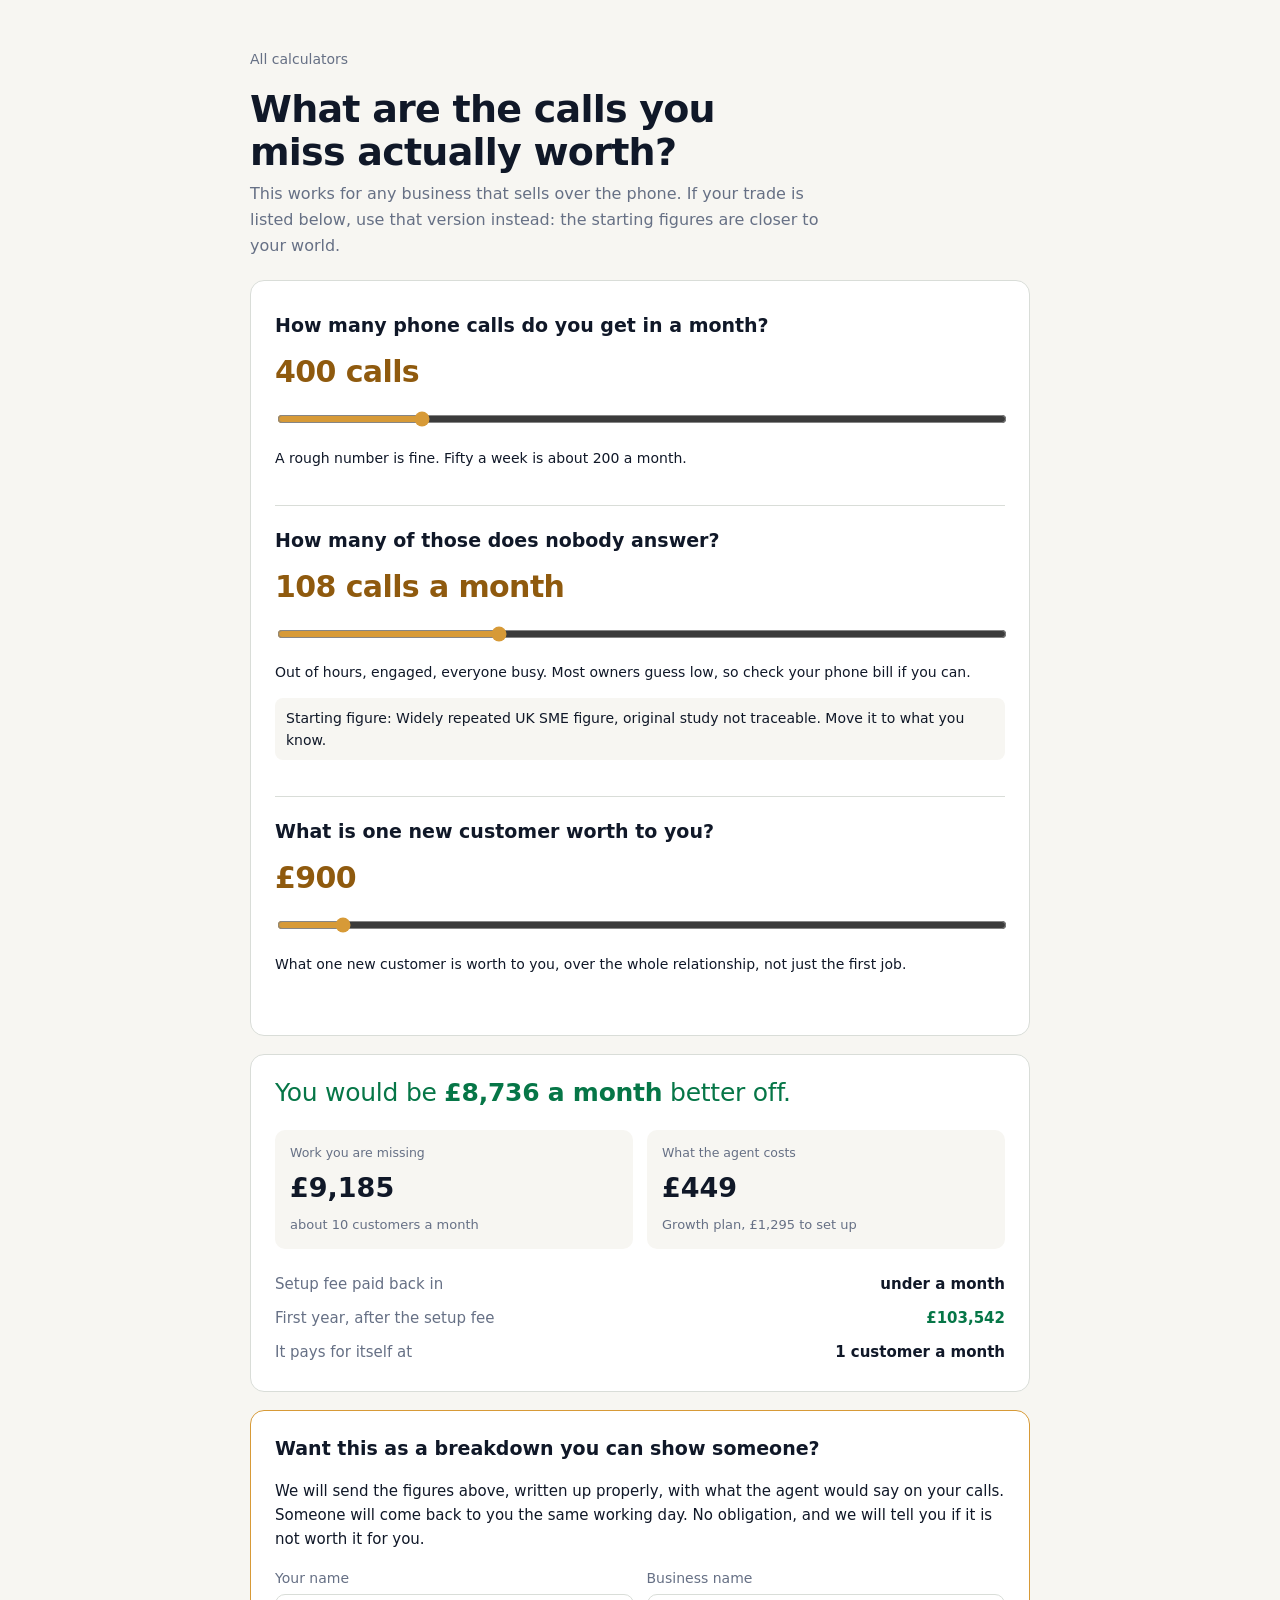
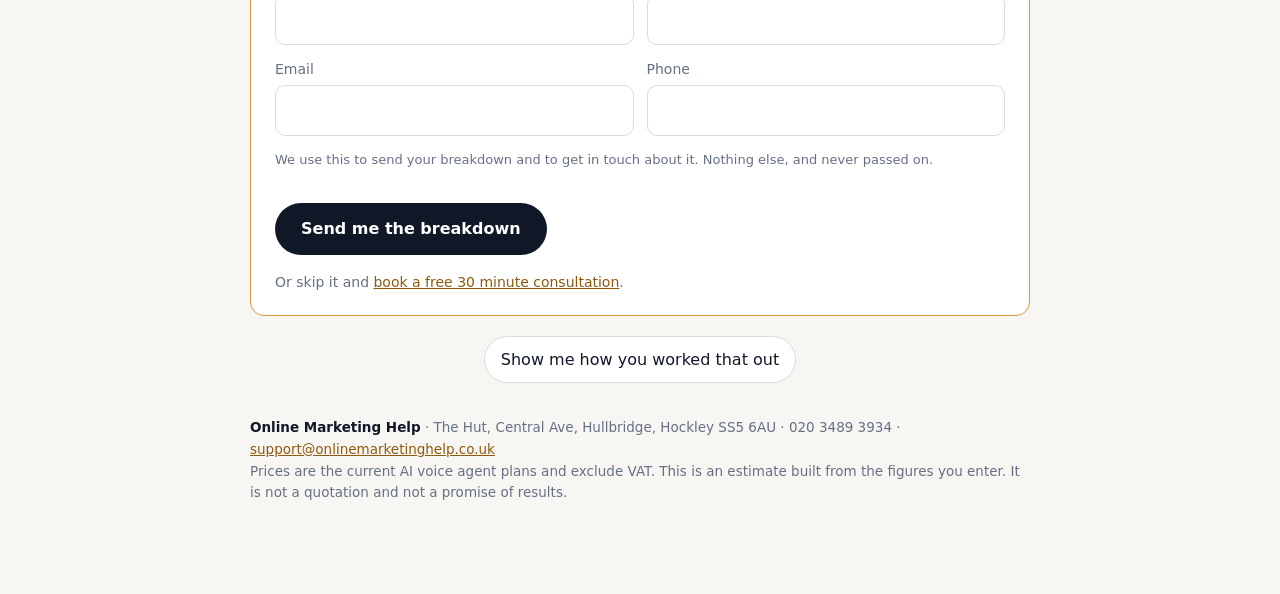
==== any-business.html @ 0264cb38 "Rebuild around three plain questions, a tile index and a lead form The first version asked six quest" ====
<!doctype html>
<html lang="en-GB">
<head>
<meta charset="utf-8">
<meta name="viewport" content="width=device-width,initial-scale=1">
<title>Any business: what are your missed calls costing? | Online Marketing Help</title>
<meta name="description" content="Work out what the calls you miss are worth to any business, and what an AI voice agent would return against its real price.">
<link rel="stylesheet" href="assets/style.css">
</head>
<body>
<div class="wrap">

  <p class="back"><a href="index.html">All calculators</a></p>

  <header class="top">
    <h1 id="headline"></h1>
    <p class="lede" id="lede"></p>
  </header>

  <section class="card asks-card">
    <div id="asks"></div>
  </section>

  <section class="card result">
    <p class="verdict" id="verdict"></p>

    <div class="two">
      <div class="fig">
        <span>Work you are missing</span>
        <b id="lost"></b>
        <em id="lostsub"></em>
      </div>
      <div class="fig">
        <span>What the agent costs</span>
        <b id="price"></b>
        <em id="pricesub"></em>
      </div>
    </div>

    <div class="line"><span>Setup fee paid back in</span><b id="payback"></b></div>
    <div class="line"><span>First year, after the setup fee</span><b id="year1"></b></div>
    <div class="line"><span>It pays for itself at</span><b id="breakeven"></b></div>

  </section>

  <section class="card capture" id="capture">
    <h2>Want this as a breakdown you can show someone?</h2>
    <p class="hint" style="font-size:15px;margin-bottom:16px">
      We will send the figures above, written up properly, with what the agent
      would say on your calls. Someone will come back to you the same working
      day. No obligation, and we will tell you if it is not worth it for you.
    </p>
    <form id="lead-form" novalidate>
      <div class="rows">
        <label>Your name
          <input name="name" type="text" autocomplete="name" required>
        </label>
        <label>Business name
          <input name="company" type="text" autocomplete="organization">
        </label>
        <label>Email
          <input name="email" type="email" autocomplete="email" required>
        </label>
        <label>Phone
          <input name="phone" type="tel" autocomplete="tel">
        </label>
      </div>
      <p class="consent">
        We use this to send your breakdown and to get in touch about it. Nothing
        else, and never passed on.
      </p>
      <button type="submit" class="cta" id="lead-submit">Send me the breakdown</button>
      <p class="formnote" id="lead-note" role="status"></p>
    </form>
    <p class="or">
      Or skip it and
      <a href="https://onlinemarketinghelp.co.uk/omh-free-consultation">book a free 30 minute consultation</a>.
    </p>
  </section>

  <p class="middle">
    <button type="button" id="show-workings" class="btn" aria-expanded="false" aria-controls="workings">
      Show me how you worked that out
    </button>
  </p>

  <div id="workings" hidden>
    <div class="grid">
      <section class="card">
        <h2>The sum, step by step</h2>
        <ul id="chain"></ul>
        <p class="hint">
          Most calculators multiply missed calls by job value and stop there. That
          assumes every unanswered call was a customer and that we would win all
          of them. Neither is true, so the steps in between are here and you can
          move every one.
        </p>
        <div id="detail-fields" style="margin-top:18px"></div>
      </section>

      <section class="card">
        <h2>The plan that fits</h2>

        <div class="modes" role="group" aria-label="What the agent answers">
          <button type="button" data-mode="overflow" class="on">Only what you miss</button>
          <button type="button" data-mode="all">Every call</button>
        </div>
        <p class="hint" id="mode-note"></p>

        <div class="planbox">
          <h3 id="plan-name"></h3>
          <div class="price" id="plan-line"></div>
          <p class="blurb" id="plan-blurb"></p>
          <div class="meter"><i id="minbar"></i></div>
          <div class="mins"><span><b id="minutes"></b> minutes used</span><span id="over"></span></div>
        </div>

        <label class="pick" style="margin-top:18px">
          Try a different plan
          <select id="planpick" aria-label="Choose a plan"></select>
        </label>

        <h2 style="margin-top:26px">Where the starting figures come from</h2>
        <ul id="notes"></ul>
        <p class="hint">
          Figures we could trace to a named study are marked as such. The rest are
          either a supplier's own number or our own cautious guess, and both say
          so. Your own call records beat all of them.
        </p>

        <p style="margin-top:18px">
          <button type="button" class="btn" id="reset">Put the starting figures back</button>
        </p>
      </section>
    </div>
  </div>

  <footer>
    <strong>Online Marketing Help</strong> &middot; The Hut, Central Ave, Hullbridge,
    Hockley SS5 6AU &middot; 020 3489 3934 &middot;
    <a href="mailto:support@onlinemarketinghelp.co.uk">support@onlinemarketinghelp.co.uk</a>
    <br>
    Prices are the current AI voice agent plans and exclude VAT. This is an
    estimate built from the figures you enter. It is not a quotation and not a
    promise of results.
  </footer>

</div>

<script>window.OHM_INDUSTRY = "universal";</script>
<script src="assets/data.js"></script>
<script src="assets/calc.js"></script>
</body>
</html>
---- assets/style.css ----
/* OMH ROI calculator. Tokens match the brand used across the voice agent work,
   with hard fallbacks so this file stands alone in any page it is pasted into. */

:root{
  --ink:#101828; --muted:#667085; --line:#d9ddd8; --warm:#f7f6f2; --surface:#fff;
  --amber:#d79a37; --amber-deep:#8f5a0e; --good:#067647; --bad:#b42318;
  --radius:14px;
  color-scheme:light;
}
*,*::before,*::after{box-sizing:border-box}
body{
  margin:0;background:var(--warm);color:var(--ink);
  font:400 16px/1.6 "Source Sans 3",system-ui,-apple-system,"Segoe UI",sans-serif;
  -webkit-font-smoothing:antialiased;
}
a{color:var(--amber-deep)}
.wrap{max-width:1060px;margin:0 auto;padding:48px 20px 90px}

/* ---------------------------------------------------------------- header */
header.top{display:flex;flex-wrap:wrap;gap:16px;align-items:flex-end;justify-content:space-between;margin-bottom:28px}
h1{font-size:clamp(26px,4vw,38px);line-height:1.12;letter-spacing:-.02em;margin:0 0 8px;max-width:17ch}
.lede{color:var(--muted);margin:0;max-width:56ch}
.pick{display:flex;flex-direction:column;gap:5px;font-size:13px;color:var(--muted)}
select,.btn{font:inherit;color:var(--ink);background:var(--surface);
  border:1px solid var(--line);border-radius:999px;padding:10px 16px;cursor:pointer}
select:focus,.btn:focus{outline:2px solid var(--amber);outline-offset:1px}

/* ----------------------------------------------------------------- grid */
.grid{display:grid;grid-template-columns:1fr 1fr;gap:18px;align-items:start}
@media (max-width:860px){.grid{grid-template-columns:1fr}}
.card{background:var(--surface);border:1px solid var(--line);border-radius:var(--radius);padding:22px 24px}
.card h2{font-size:15px;letter-spacing:.04em;text-transform:uppercase;color:var(--muted);margin:0 0 18px;font-weight:600}

/* --------------------------------------------------------------- fields */
.field{margin-bottom:20px}
.field-head{display:flex;justify-content:space-between;align-items:baseline;gap:12px;margin-bottom:7px}
.field label{font-size:15px}
.field output{font-weight:600;font-variant-numeric:tabular-nums;white-space:nowrap}
input[type=range]{width:100%;accent-color:var(--amber);height:22px}
.help{font-size:13px;line-height:1.45;color:var(--muted);margin:6px 0 0}
.help.src{background:var(--warm);border-radius:8px;padding:9px 11px}
.grade{display:inline-block;font-size:11px;letter-spacing:.05em;text-transform:uppercase;
  font-weight:600;padding:2px 7px;border-radius:999px;vertical-align:1px}
.src.study .grade{background:#e7f4ed;color:var(--good)}
.src.vendor .grade{background:#fdf2e3;color:var(--amber-deep)}
.src.ours .grade{background:#eef0ee;color:var(--muted)}

/* ---------------------------------------------------------------- chain */
#chain{list-style:none;margin:0 0 20px;padding:0}
#chain li{padding:7px 0;border-bottom:1px solid var(--line);font-size:15px;color:var(--muted)}
#chain li:last-child{border-bottom:none;color:var(--ink);font-size:16px}
#chain b{color:var(--ink);font-size:19px;font-variant-numeric:tabular-nums;margin-right:6px}
#chain li.sub{padding-left:14px}

/* -------------------------------------------------------------- results */
.figures{display:grid;grid-template-columns:1fr 1fr;gap:14px;margin-bottom:18px}
.fig{background:var(--warm);border-radius:10px;padding:13px 15px}
.fig span{display:block;font-size:12.5px;color:var(--muted);margin-bottom:3px}
.fig b{font-size:22px;font-variant-numeric:tabular-nums}
.big{font-size:34px!important;letter-spacing:-.02em}
.good{color:var(--good)}
.bad{color:var(--bad)}
.rule{border:none;border-top:1px solid var(--line);margin:18px 0}
.line{display:flex;justify-content:space-between;gap:14px;font-size:15px;padding:5px 0}
.line span{color:var(--muted)}
.line b{font-variant-numeric:tabular-nums}

/* ----------------------------------------------------------------- plan */
.planbox{background:var(--ink);color:#fff;border-radius:var(--radius);padding:20px 22px;margin-top:4px}
.planbox h3{margin:0 0 2px;font-size:21px}
.planbox .price{font-size:15px;opacity:.9}
.planbox .meta{font-size:13.5px;opacity:.72;margin:6px 0 14px}
.planbox p.blurb{font-size:14px;opacity:.85;margin:0 0 16px}
.meter{height:8px;border-radius:999px;background:rgba(255,255,255,.18);overflow:hidden}
.meter i{display:block;height:100%;background:var(--amber);border-radius:999px;transition:width .18s}
.meter i.over{background:var(--bad)}
.mins{display:flex;justify-content:space-between;font-size:13px;opacity:.8;margin-top:7px}

/* ---------------------------------------------------------------- modes */
.modes{display:inline-flex;background:var(--warm);border:1px solid var(--line);
  border-radius:999px;padding:3px;gap:3px;margin-bottom:6px}
.modes button{border:none;background:none;border-radius:999px;padding:7px 14px;
  font:inherit;font-size:14px;color:var(--muted);cursor:pointer}
.modes button.on{background:var(--ink);color:#fff}

/* ---------------------------------------------------------------- notes */
.notes{margin-top:20px}
.notes ul{margin:0;padding-left:19px}
.notes li{font-size:14px;color:var(--muted);margin:7px 0}
footer{margin-top:34px;font-size:13.5px;color:var(--muted);line-height:1.6}
footer strong{color:var(--ink)}
.cta{display:inline-block;margin-top:16px;background:var(--ink);color:#fff;text-decoration:none;
  border-radius:999px;padding:13px 26px;font-weight:600}

@media print{
  body{background:#fff}
  input[type=range],.modes,#reset,select{display:none}
  .card{break-inside:avoid}
}

/* ===================================================================
   The simplified layout: a chooser page, three big questions, one
   answer, and everything else folded away behind a button.
   =================================================================== */

.wrap{max-width:820px}
.grid .card,.cards{max-width:none}
h1{max-width:20ch}
.back{margin:0 0 18px;font-size:14px}
.back a{color:var(--muted);text-decoration:none}
.back a:hover{color:var(--ink)}
header.top{display:block;margin-bottom:22px}

/* ------------------------------------------------------- chooser tiles */
.cards{display:grid;grid-template-columns:repeat(auto-fill,minmax(236px,1fr));gap:14px}
.tile{display:block;background:var(--surface);border:1px solid var(--line);
  border-radius:var(--radius);padding:18px 20px;text-decoration:none;color:inherit}
.tile:hover{border-color:var(--amber);transform:translateY(-1px)}
.tile b{display:block;font-size:17px;margin-bottom:5px}
.tile span{display:block;font-size:14px;color:var(--muted);line-height:1.5}

/* ---------------------------------------------------- the three asks */
.asks-card{padding:10px 24px 24px}
.ask{padding:22px 0;border-bottom:1px solid var(--line)}
.ask:last-child{border-bottom:none}
.ask .q{display:block;font-size:19px;font-weight:600;line-height:1.3;margin-bottom:10px}
.ask .answer{font-size:30px;font-weight:600;letter-spacing:-.02em;
  font-variant-numeric:tabular-nums;margin-bottom:10px;color:var(--amber-deep)}
.ask .hint{font-size:14px;margin-top:9px}
.ask .hint.src{background:var(--warm);border-radius:8px;padding:9px 11px}

/* ------------------------------------------------------------ result */
.result{margin-top:18px}
.verdict{font-size:25px;line-height:1.3;letter-spacing:-.01em;margin:0 0 20px;font-weight:500}
.verdict b{font-weight:700}
.verdict.good b{color:var(--good)}
.verdict.bad b{color:var(--bad)}
.two{display:grid;grid-template-columns:1fr 1fr;gap:14px;margin-bottom:18px}
@media (max-width:560px){.two{grid-template-columns:1fr}}
.two .fig b{display:block;font-size:27px;margin:2px 0}
.two .fig em{font-style:normal;font-size:13px;color:var(--muted)}

/* ------------------------------------------------------------- middle */
.middle{text-align:center;margin:20px 0}
#workings .card h2{margin-top:0}
#chain{margin-bottom:16px}

/* --------------------------------------------------------------- form */
.capture{margin-top:18px;border-color:var(--amber)}
.capture h2{color:var(--ink);font-size:19px;text-transform:none;letter-spacing:0;margin-bottom:8px}
.rows{display:grid;grid-template-columns:1fr 1fr;gap:13px}
@media (max-width:560px){.rows{grid-template-columns:1fr}}
.rows label{display:flex;flex-direction:column;gap:5px;font-size:14px;color:var(--muted)}
.rows input{font:inherit;font-size:15.5px;color:var(--ink);background:var(--surface);
  border:1px solid var(--line);border-radius:10px;padding:12px 14px;width:100%}
.rows input:focus{outline:none;border-color:var(--amber)}
.consent{font-size:13px;color:var(--muted);margin:14px 0 16px}
button.cta{border:none;cursor:pointer;font:inherit;font-weight:600;font-size:16px}
.formnote{font-size:14.5px;margin:14px 0 0;line-height:1.5}
.formnote.bad{color:var(--bad)}
.formnote.good{color:var(--good)}
.or{font-size:14px;color:var(--muted);margin:16px 0 0}
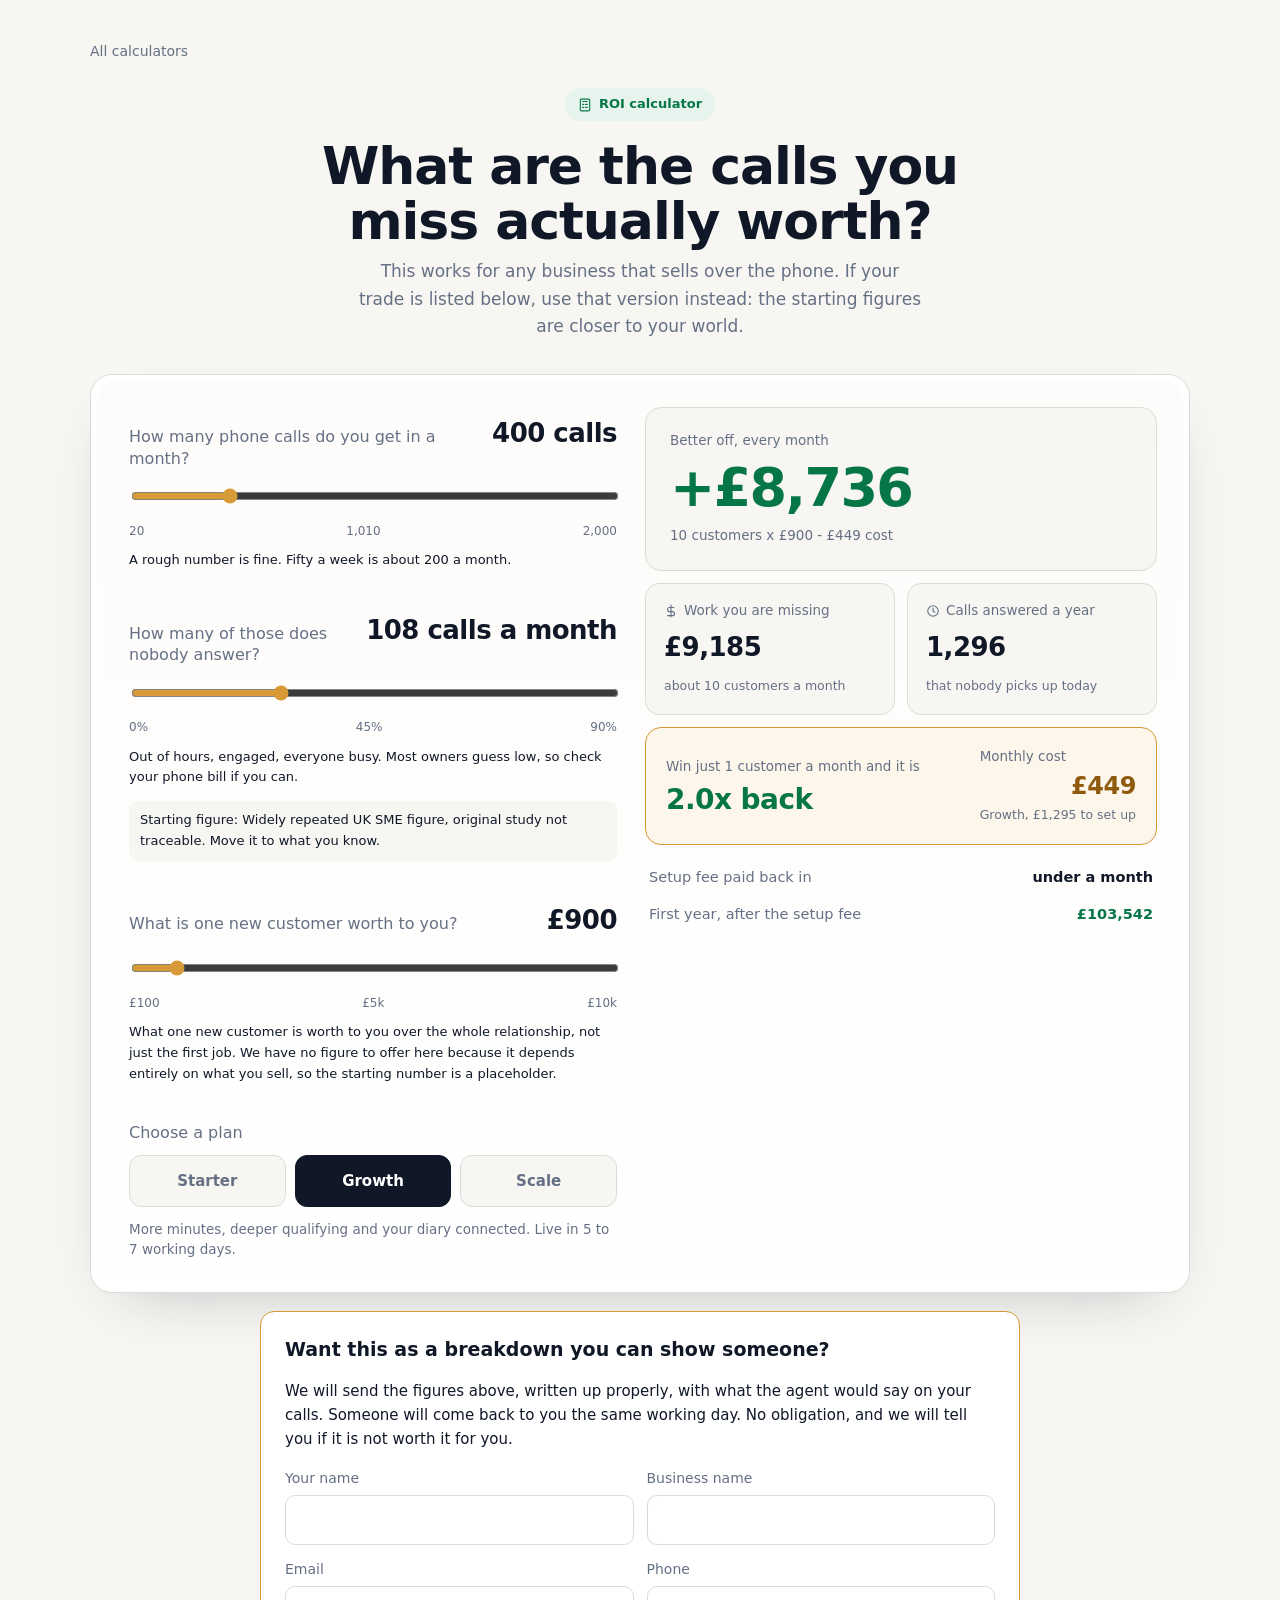
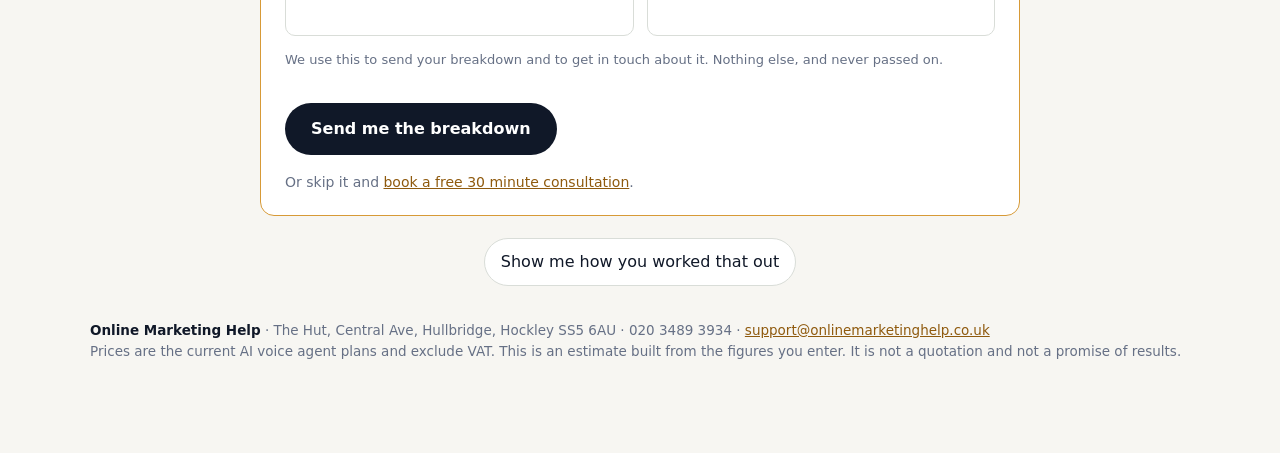
==== commit 778a8d19: "New layout, and real UK figures behind every industry value Layout now follows the format Rafiul ask" ====
--- a/any-business.html
+++ b/any-business.html
@@ -12,36 +12,79 @@
 
   <p class="back"><a href="index.html">All calculators</a></p>
 
-  <header class="top">
+  <header class="hero">
+    <span class="badge">
+      <svg viewBox="0 0 24 24" width="14" height="14" fill="none" stroke="currentColor"
+           stroke-width="1.9" stroke-linecap="round" stroke-linejoin="round">
+        <rect x="4" y="2" width="16" height="20" rx="2"/><path d="M8 6h8M8 11h2m3 0h3M8 16h2m3 0h3"/>
+      </svg>
+      ROI calculator
+    </span>
     <h1 id="headline"></h1>
     <p class="lede" id="lede"></p>
   </header>
 
-  <section class="card asks-card">
-    <div id="asks"></div>
-  </section>
+  <div class="panel">
+    <div class="panel-in">
 
-  <section class="card result">
-    <p class="verdict" id="verdict"></p>
+      <div class="col-controls">
+        <div id="asks"></div>
 
-    <div class="two">
-      <div class="fig">
-        <span>Work you are missing</span>
-        <b id="lost"></b>
-        <em id="lostsub"></em>
+        <div class="planpick">
+          <span class="pp-label">Choose a plan</span>
+          <div class="segments" id="segments" role="group" aria-label="Choose a plan"></div>
+          <p class="pp-note" id="plan-note"></p>
+        </div>
       </div>
-      <div class="fig">
-        <span>What the agent costs</span>
-        <b id="price"></b>
-        <em id="pricesub"></em>
+
+      <div class="col-results">
+        <div class="hero-fig">
+          <span class="cap">Better off, every month</span>
+          <b id="verdict-num"></b>
+          <em id="verdict-sum"></em>
+        </div>
+
+        <div class="two">
+          <div class="stat">
+            <span class="cap">
+              <svg viewBox="0 0 24 24" width="14" height="14" fill="none" stroke="currentColor"
+                   stroke-width="1.9" stroke-linecap="round"><path d="M12 2v20M17 6H9.5a3.5 3.5 0 0 0 0 7h5a3.5 3.5 0 0 1 0 7H6"/></svg>
+              Work you are missing
+            </span>
+            <b id="lost"></b>
+            <em id="lostsub"></em>
+          </div>
+          <div class="stat">
+            <span class="cap">
+              <svg viewBox="0 0 24 24" width="14" height="14" fill="none" stroke="currentColor"
+                   stroke-width="1.9" stroke-linecap="round"><circle cx="12" cy="12" r="9"/><path d="M12 7v5l3 2"/></svg>
+              Calls answered a year
+            </span>
+            <b id="answered"></b>
+            <em id="answeredsub"></em>
+          </div>
+        </div>
+
+        <div class="highlight">
+          <div>
+            <span class="cap" id="minimum-cap"></span>
+            <b id="minimum-roi"></b>
+          </div>
+          <div class="right">
+            <span class="cap">Monthly cost</span>
+            <b id="price"></b>
+            <em id="pricesub"></em>
+          </div>
+        </div>
+
+        <div class="lines">
+          <div class="line"><span>Setup fee paid back in</span><b id="payback"></b></div>
+          <div class="line"><span>First year, after the setup fee</span><b id="year1"></b></div>
+        </div>
       </div>
+
     </div>
-
-    <div class="line"><span>Setup fee paid back in</span><b id="payback"></b></div>
-    <div class="line"><span>First year, after the setup fee</span><b id="year1"></b></div>
-    <div class="line"><span>It pays for itself at</span><b id="breakeven"></b></div>
-
-  </section>
+  </div>
 
   <section class="card capture" id="capture">
     <h2>Want this as a breakdown you can show someone?</h2>
@@ -115,11 +158,6 @@
           <div class="mins"><span><b id="minutes"></b> minutes used</span><span id="over"></span></div>
         </div>
 
-        <label class="pick" style="margin-top:18px">
-          Try a different plan
-          <select id="planpick" aria-label="Choose a plan"></select>
-        </label>
-
         <h2 style="margin-top:26px">Where the starting figures come from</h2>
         <ul id="notes"></ul>
         <p class="hint">
--- a/assets/style.css
+++ b/assets/style.css
@@ -99,54 +99,94 @@
 }
 
 /* ===================================================================
-   The simplified layout: a chooser page, three big questions, one
-   answer, and everything else folded away behind a button.
+   Layout: a centred hero, then one panel with the dials on the left
+   and the answer on the right. Our own palette, cream and ink and
+   amber, rather than the dark purple it is modelled on.
    =================================================================== */
 
-.wrap{max-width:820px}
-.grid .card,.cards{max-width:none}
-h1{max-width:20ch}
-.back{margin:0 0 18px;font-size:14px}
+.wrap{max-width:1140px;padding-top:40px}
+.back{margin:0 0 26px;font-size:14px}
 .back a{color:var(--muted);text-decoration:none}
 .back a:hover{color:var(--ink)}
-header.top{display:block;margin-bottom:22px}
-
-/* ------------------------------------------------------- chooser tiles */
-.cards{display:grid;grid-template-columns:repeat(auto-fill,minmax(236px,1fr));gap:14px}
+
+/* ----------------------------------------------------------- the hero */
+.hero{text-align:center;margin:0 auto 34px;max-width:720px}
+.badge{display:inline-flex;align-items:center;gap:7px;background:#e7f4ed;color:var(--good);
+  border-radius:999px;padding:6px 14px;font-size:13px;font-weight:600;margin-bottom:18px}
+.hero h1{max-width:none;margin:0 auto 10px;font-size:clamp(32px,5.4vw,52px);line-height:1.05}
+.hero .lede{margin:0 auto;max-width:52ch;font-size:17px}
+
+/* ---------------------------------------------------------- the panel */
+.panel{background:var(--surface);border:1px solid var(--line);border-radius:22px;
+  padding:6px;box-shadow:0 24px 60px -34px rgba(16,24,40,.3)}
+.panel-in{display:grid;grid-template-columns:1fr 1fr;gap:10px;
+  background:linear-gradient(180deg,#fdfcfa,var(--surface));border-radius:18px;padding:26px}
+@media (max-width:900px){.panel-in{grid-template-columns:1fr;padding:18px}}
+.col-controls{padding:6px 18px 0 6px}
+@media (max-width:900px){.col-controls{padding:0}}
+
+/* --------------------------------------------------------- the dials */
+.ask{padding:0 0 26px}
+.ask:last-child{padding-bottom:18px}
+.ask-head{display:flex;align-items:baseline;justify-content:space-between;gap:14px;margin-bottom:12px}
+.ask .q{font-size:16px;font-weight:500;color:var(--muted);margin:0;line-height:1.35}
+.ask .answer{font-size:26px;font-weight:700;letter-spacing:-.02em;color:var(--ink);
+  font-variant-numeric:tabular-nums;white-space:nowrap;margin:0}
+.scale{display:flex;justify-content:space-between;font-size:12px;color:var(--muted);
+  margin-top:5px;font-variant-numeric:tabular-nums}
+.ask .hint{font-size:13px;margin-top:9px}
+.ask .hint.src{background:var(--warm);border-radius:9px;padding:9px 11px;margin-top:10px}
+input[type=range]{height:26px}
+
+/* ---------------------------------------------------------- segments */
+.planpick{margin-top:4px}
+.pp-label{display:block;font-size:16px;color:var(--muted);margin-bottom:10px}
+.segments{display:grid;grid-template-columns:repeat(3,1fr);gap:9px}
+.segments button{font:inherit;font-weight:600;font-size:15px;cursor:pointer;
+  padding:13px 8px;border-radius:12px;border:1px solid var(--line);
+  background:var(--warm);color:var(--muted)}
+.segments button:hover{border-color:var(--amber);color:var(--ink)}
+.segments button.on{background:var(--ink);border-color:var(--ink);color:#fff}
+.pp-note{font-size:13.5px;color:var(--muted);margin:12px 0 0;line-height:1.5}
+
+/* ---------------------------------------------------------- results */
+.col-results{display:flex;flex-direction:column;gap:12px}
+.cap{display:flex;align-items:center;gap:6px;font-size:13.5px;color:var(--muted)}
+.hero-fig{background:var(--warm);border:1px solid var(--line);border-radius:16px;padding:22px 24px}
+.hero-fig b{display:block;font-size:clamp(38px,5.6vw,54px);line-height:1.05;letter-spacing:-.03em;
+  font-variant-numeric:tabular-nums;margin:8px 0 6px}
+.hero-fig em{font-style:normal;font-size:13.5px;color:var(--muted);font-variant-numeric:tabular-nums}
+.two{display:grid;grid-template-columns:1fr 1fr;gap:12px}
+@media (max-width:480px){.two{grid-template-columns:1fr}}
+.stat{background:var(--warm);border:1px solid var(--line);border-radius:14px;padding:16px 18px}
+.stat b{display:block;font-size:26px;letter-spacing:-.02em;font-variant-numeric:tabular-nums;margin:6px 0 3px}
+.stat em{font-style:normal;font-size:12.5px;color:var(--muted)}
+.highlight{display:flex;justify-content:space-between;align-items:flex-end;gap:16px;
+  background:#fdf6ea;border:1px solid var(--amber);border-radius:16px;padding:18px 20px}
+.highlight b{display:block;font-size:30px;letter-spacing:-.02em;margin-top:5px;
+  font-variant-numeric:tabular-nums}
+.highlight .right{text-align:right}
+.highlight .right b{font-size:25px;color:var(--amber-deep)}
+.highlight em{font-style:normal;font-size:12.5px;color:var(--muted)}
+.lines{padding:2px 4px}
+.line{display:flex;justify-content:space-between;gap:14px;font-size:14.5px;padding:7px 0}
+.line span{color:var(--muted)}
+.line b{font-variant-numeric:tabular-nums}
+
+/* --------------------------------------------------- chooser + rest */
+.cards{display:grid;grid-template-columns:repeat(auto-fill,minmax(250px,1fr));gap:14px}
 .tile{display:block;background:var(--surface);border:1px solid var(--line);
-  border-radius:var(--radius);padding:18px 20px;text-decoration:none;color:inherit}
+  border-radius:var(--radius);padding:20px 22px;text-decoration:none;color:inherit}
 .tile:hover{border-color:var(--amber);transform:translateY(-1px)}
 .tile b{display:block;font-size:17px;margin-bottom:5px}
 .tile span{display:block;font-size:14px;color:var(--muted);line-height:1.5}
 
-/* ---------------------------------------------------- the three asks */
-.asks-card{padding:10px 24px 24px}
-.ask{padding:22px 0;border-bottom:1px solid var(--line)}
-.ask:last-child{border-bottom:none}
-.ask .q{display:block;font-size:19px;font-weight:600;line-height:1.3;margin-bottom:10px}
-.ask .answer{font-size:30px;font-weight:600;letter-spacing:-.02em;
-  font-variant-numeric:tabular-nums;margin-bottom:10px;color:var(--amber-deep)}
-.ask .hint{font-size:14px;margin-top:9px}
-.ask .hint.src{background:var(--warm);border-radius:8px;padding:9px 11px}
-
-/* ------------------------------------------------------------ result */
-.result{margin-top:18px}
-.verdict{font-size:25px;line-height:1.3;letter-spacing:-.01em;margin:0 0 20px;font-weight:500}
-.verdict b{font-weight:700}
-.verdict.good b{color:var(--good)}
-.verdict.bad b{color:var(--bad)}
-.two{display:grid;grid-template-columns:1fr 1fr;gap:14px;margin-bottom:18px}
-@media (max-width:560px){.two{grid-template-columns:1fr}}
-.two .fig b{display:block;font-size:27px;margin:2px 0}
-.two .fig em{font-style:normal;font-size:13px;color:var(--muted)}
-
-/* ------------------------------------------------------------- middle */
-.middle{text-align:center;margin:20px 0}
+.middle{text-align:center;margin:22px 0}
+#workings{max-width:1140px}
 #workings .card h2{margin-top:0}
 #chain{margin-bottom:16px}
 
-/* --------------------------------------------------------------- form */
-.capture{margin-top:18px;border-color:var(--amber)}
+.capture{margin-top:18px;border-color:var(--amber);max-width:760px;margin-left:auto;margin-right:auto}
 .capture h2{color:var(--ink);font-size:19px;text-transform:none;letter-spacing:0;margin-bottom:8px}
 .rows{display:grid;grid-template-columns:1fr 1fr;gap:13px}
 @media (max-width:560px){.rows{grid-template-columns:1fr}}
@@ -160,3 +200,11 @@
 .formnote.bad{color:var(--bad)}
 .formnote.good{color:var(--good)}
 .or{font-size:14px;color:var(--muted);margin:16px 0 0}
+
+/* The highlight line varies in length ("1.3x back" against "1.1 new patients a
+   month"), so it has to wrap without shoving the price column into two lines. */
+.highlight{align-items:center}
+.highlight>div:first-child{min-width:0}
+.highlight b{font-size:clamp(21px,2.3vw,28px);line-height:1.18}
+.highlight .right{flex:0 0 auto;white-space:nowrap}
+.highlight .right b{font-size:24px}
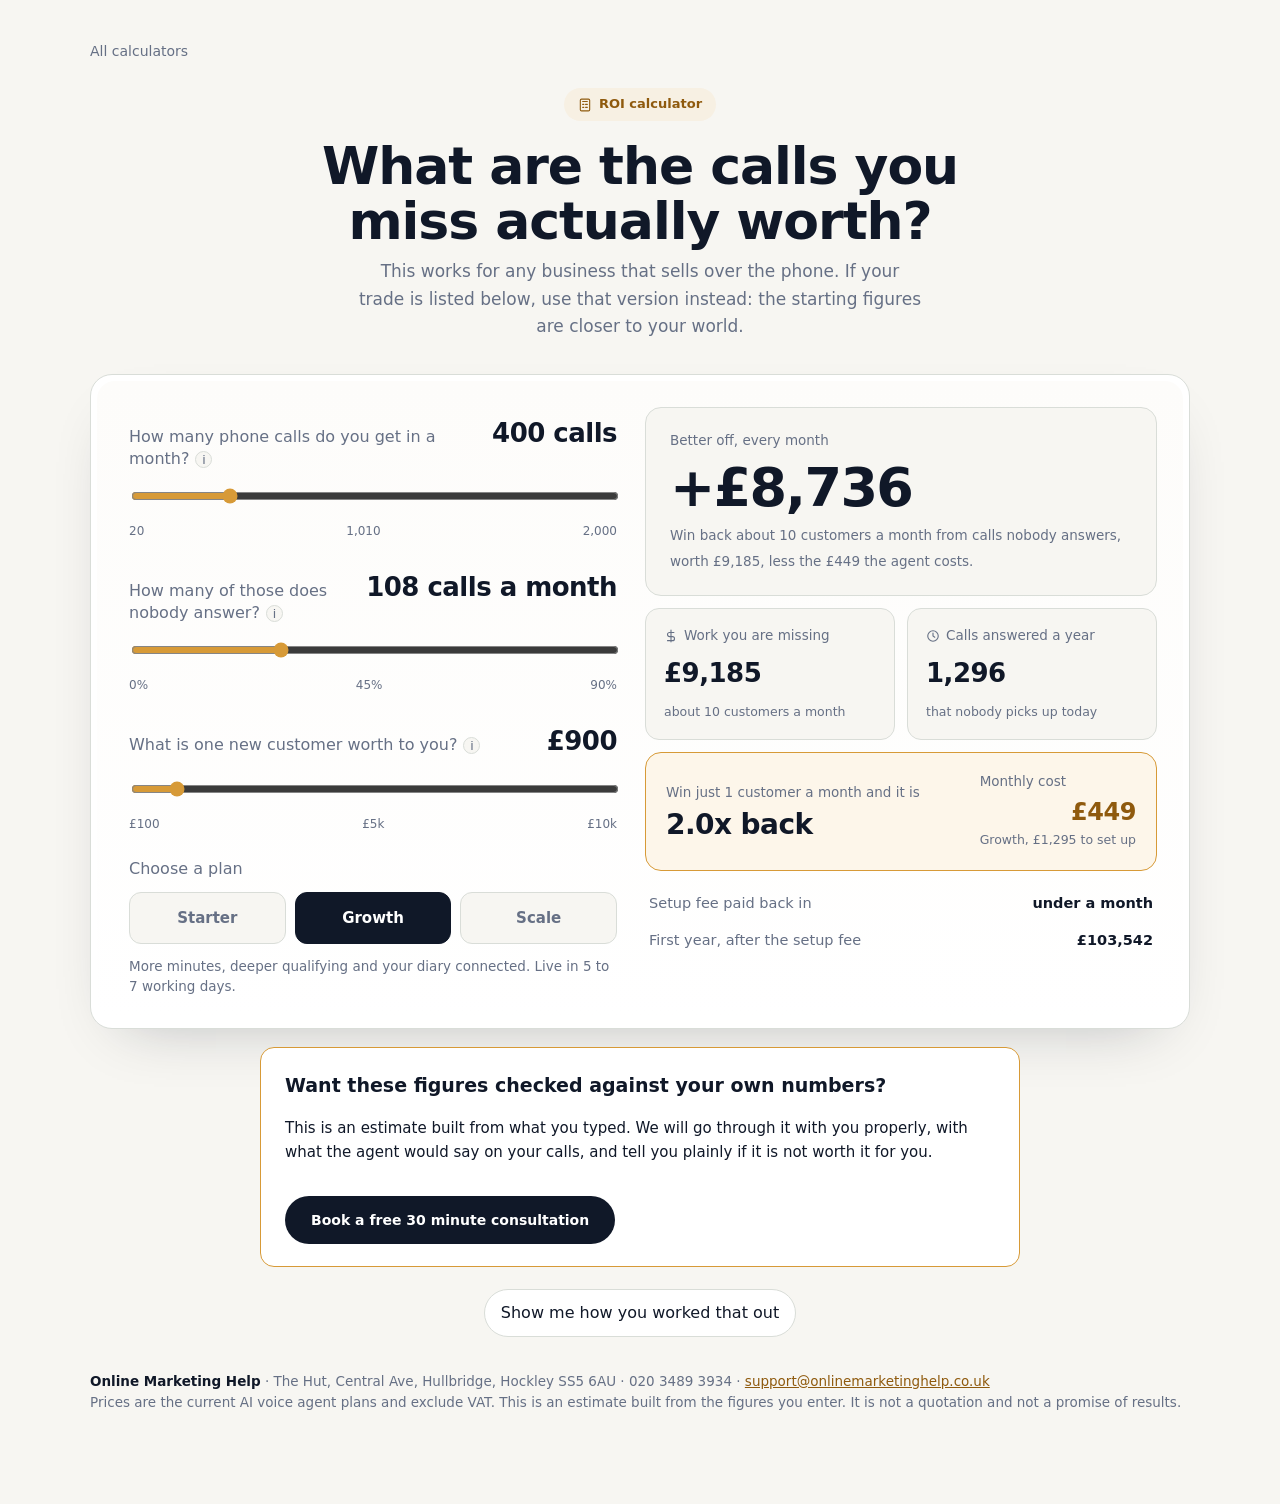
==== commit b0495b16: "Remove the lead form, and say the result in words that add up The form is gone, with the webhook tha" ====
--- a/any-business.html
+++ b/any-business.html
@@ -87,37 +87,14 @@
   </div>
 
   <section class="card capture" id="capture">
-    <h2>Want this as a breakdown you can show someone?</h2>
-    <p class="hint" style="font-size:15px;margin-bottom:16px">
-      We will send the figures above, written up properly, with what the agent
-      would say on your calls. Someone will come back to you the same working
-      day. No obligation, and we will tell you if it is not worth it for you.
+    <h2>Want these figures checked against your own numbers?</h2>
+    <p class="hint" style="font-size:15px;margin-bottom:4px">
+      This is an estimate built from what you typed. We will go through it with
+      you properly, with what the agent would say on your calls, and tell you
+      plainly if it is not worth it for you.
     </p>
-    <form id="lead-form" novalidate>
-      <div class="rows">
-        <label>Your name
-          <input name="name" type="text" autocomplete="name" required>
-        </label>
-        <label>Business name
-          <input name="company" type="text" autocomplete="organization">
-        </label>
-        <label>Email
-          <input name="email" type="email" autocomplete="email" required>
-        </label>
-        <label>Phone
-          <input name="phone" type="tel" autocomplete="tel">
-        </label>
-      </div>
-      <p class="consent">
-        We use this to send your breakdown and to get in touch about it. Nothing
-        else, and never passed on.
-      </p>
-      <button type="submit" class="cta" id="lead-submit">Send me the breakdown</button>
-      <p class="formnote" id="lead-note" role="status"></p>
-    </form>
     <p class="or">
-      Or skip it and
-      <a href="https://onlinemarketinghelp.co.uk/omh-free-consultation">book a free 30 minute consultation</a>.
+      <a class="cta" href="https://onlinemarketinghelp.co.uk/omh-free-consultation">Book a free 30 minute consultation</a>
     </p>
   </section>
 
--- a/assets/style.css
+++ b/assets/style.css
@@ -3,7 +3,12 @@
 
 :root{
   --ink:#101828; --muted:#667085; --line:#d9ddd8; --warm:#f7f6f2; --surface:#fff;
-  --amber:#d79a37; --amber-deep:#8f5a0e; --good:#067647; --bad:#b42318;
+  --amber:#d79a37; --amber-deep:#8f5a0e; --bad:#b42318;
+  /* A positive result is shown in ink, not green. The site's palette is cream,
+     ink and amber, and a green figure read as a different brand sitting inside
+     an OMH page. Red stays for a negative, where it is a warning rather than
+     decoration. */
+  --good:#101828;
   --radius:14px;
   color-scheme:light;
 }
@@ -41,7 +46,9 @@
 .help.src{background:var(--warm);border-radius:8px;padding:9px 11px}
 .grade{display:inline-block;font-size:11px;letter-spacing:.05em;text-transform:uppercase;
   font-weight:600;padding:2px 7px;border-radius:999px;vertical-align:1px}
-.src.study .grade{background:#e7f4ed;color:var(--good)}
+/* Three grades, told apart by weight rather than by hue: a study is the
+   strongest, a supplier figure is amber, our own assumption is quiet. */
+.src.study .grade{background:var(--ink);color:#fff}
 .src.vendor .grade{background:#fdf2e3;color:var(--amber-deep)}
 .src.ours .grade{background:#eef0ee;color:var(--muted)}
 
@@ -111,7 +118,7 @@
 
 /* ----------------------------------------------------------- the hero */
 .hero{text-align:center;margin:0 auto 34px;max-width:720px}
-.badge{display:inline-flex;align-items:center;gap:7px;background:#e7f4ed;color:var(--good);
+.badge{display:inline-flex;align-items:center;gap:7px;background:#f7f0e3;color:var(--amber-deep);
   border-radius:999px;padding:6px 14px;font-size:13px;font-weight:600;margin-bottom:18px}
 .hero h1{max-width:none;margin:0 auto 10px;font-size:clamp(32px,5.4vw,52px);line-height:1.05}
 .hero .lede{margin:0 auto;max-width:52ch;font-size:17px}
@@ -137,6 +144,50 @@
 .ask .hint{font-size:13px;margin-top:9px}
 .ask .hint.src{background:var(--warm);border-radius:9px;padding:9px 11px;margin-top:10px}
 input[type=range]{height:26px}
+
+/* ---------------------------------------------------------- tooltips
+   The explanation under each dial, and the line saying where its starting
+   figure came from, used to sit in the column. Three of them together made
+   the panel about a third taller than the answer it was carrying, which is
+   the wrong shape for something embedded in a page. They are the same words,
+   moved behind the mark beside the question: hover on a mouse, tap on a
+   phone. Nothing here is load bearing for the sum, so nothing is lost by it
+   being one gesture away. */
+.tip{position:relative;display:inline-flex;vertical-align:baseline;margin-left:6px}
+.tip-b{width:17px;height:17px;padding:0;border-radius:50%;cursor:pointer;
+  border:1px solid var(--line);background:var(--warm);color:var(--muted);
+  font:600 11px/1 inherit;display:inline-flex;align-items:center;justify-content:center}
+.tip-b:hover,.tip.open .tip-b{background:var(--ink);border-color:var(--ink);color:#fff}
+.tip-b:focus-visible{outline:2px solid var(--amber);outline-offset:2px}
+.tip-pop{position:absolute;bottom:calc(100% + 9px);left:50%;transform:translateX(-50%);
+  width:min(300px,74vw);background:var(--ink);color:#fff;border-radius:12px;
+  padding:12px 14px;font:400 13px/1.5 inherit;text-align:left;letter-spacing:0;
+  text-transform:none;z-index:30;opacity:0;visibility:hidden;transition:opacity .12s;
+  /* The mark sits inside a nowrap span so it cannot wrap away from the last
+     word of the question. The bubble must opt back out, or its text runs off
+     in one line. */
+  white-space:normal;
+  box-shadow:0 18px 40px -16px rgba(16,24,40,.6)}
+/* Pinned to one edge when the mark sits near the side of the frame, so the
+   bubble never hangs off it. */
+.tip.at-left .tip-pop{left:-8px;transform:none}
+.tip.at-right .tip-pop{left:auto;right:-8px;transform:none}
+.tip-pop::after{content:"";position:absolute;top:100%;left:var(--tail,50%);margin-left:-5px;
+  border:5px solid transparent;border-top-color:var(--ink)}
+.tip:hover .tip-pop,.tip.open .tip-pop,.tip-b:focus-visible+.tip-pop{opacity:1;visibility:visible}
+/* Hovering the question itself opens it, which is where the pointer already
+   is. The mark is the signal that there is something behind it. */
+.has-tip{cursor:help}
+.has-tip:hover .tip-pop{opacity:1;visibility:visible}
+.has-tip:hover .tip-b{background:var(--ink);border-color:var(--ink);color:#fff}
+.nowrap{white-space:nowrap}
+.tip-pop a{color:#edc078}
+.tip-pop .tip-hint{display:block}
+.tip-pop .src{display:block;margin:9px 0 0;padding-top:9px;
+  border-top:1px solid rgba(255,255,255,.16);
+  font-size:12.5px;color:rgba(255,255,255,.8)}
+@media (hover:none){.tip:hover .tip-pop,.has-tip:hover .tip-pop{opacity:0;visibility:hidden}
+  .tip.open .tip-pop{opacity:1;visibility:visible}}
 
 /* ---------------------------------------------------------- segments */
 .planpick{margin-top:4px}
@@ -198,7 +249,9 @@
 button.cta{border:none;cursor:pointer;font:inherit;font-weight:600;font-size:16px}
 .formnote{font-size:14.5px;margin:14px 0 0;line-height:1.5}
 .formnote.bad{color:var(--bad)}
-.formnote.good{color:var(--good)}
+/* A sent confirmation, in amber rather than body ink, so it is clearly a
+   response to the button and not another paragraph. */
+.formnote.good{color:var(--amber-deep);font-weight:600}
 .or{font-size:14px;color:var(--muted);margin:16px 0 0}
 
 /* The highlight line varies in length ("1.3x back" against "1.1 new patients a
